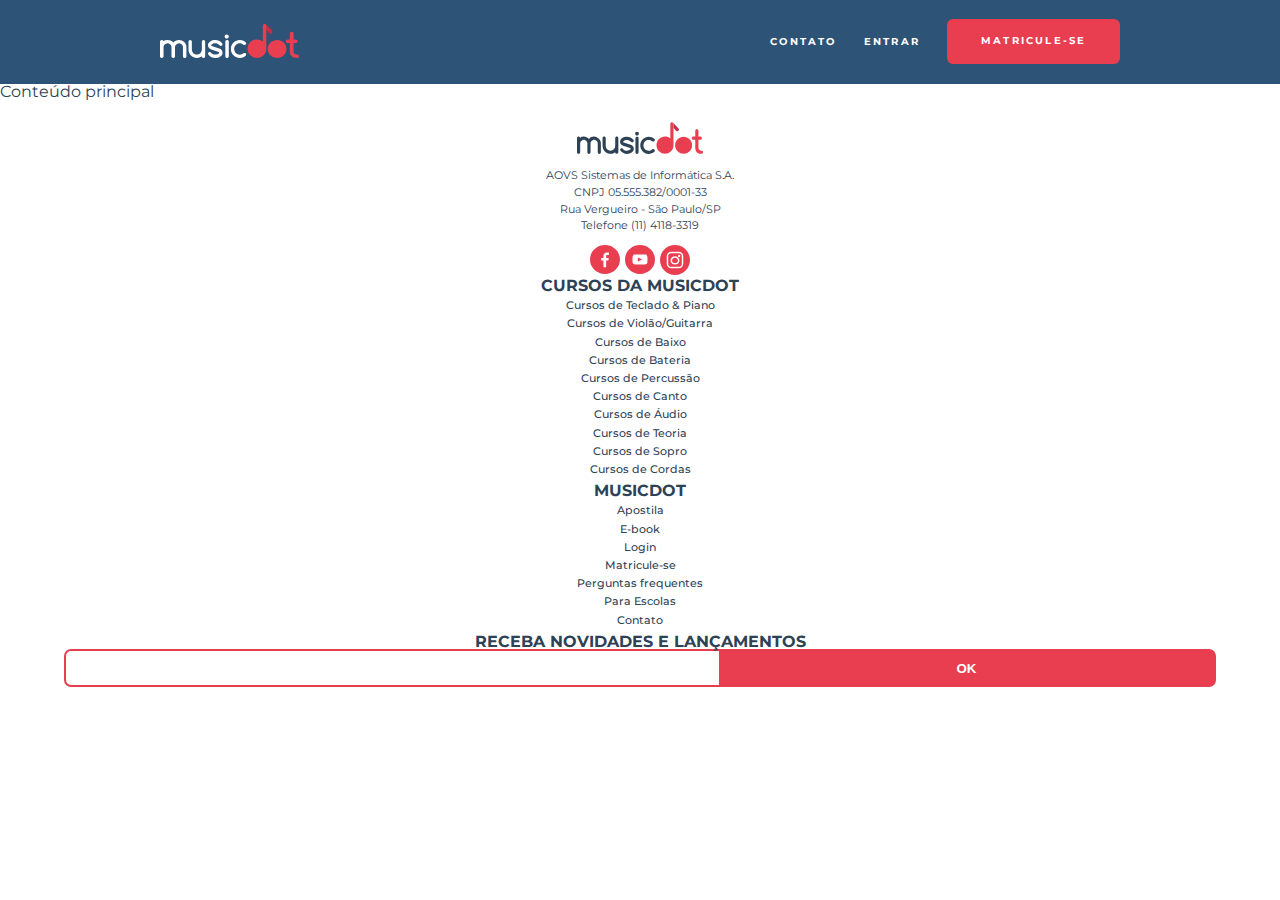
==== projeto-musicdot/html/index.html @ 386b235a "CAP 42" ====
<!DOCTYPE html>
<html lang="pt-BR">
<head>
    <meta charset="UTF-8">
    <meta http-equiv="X-UA-Compatible" content="IE=edge">
    <meta name="viewport" content="width=device-width, initial-scale=1.0">
    <title>MusicDot</title>
    <link rel="icon" href="/img/favicon.ico">
    <link rel="stylesheet" href="https://fonts.googleapis.com/css?family=Montserrat:300,400,500,600,700,&display=block">
    <link rel="stylesheet" href="../css/reset.css">
    <link rel="stylesheet" href="../css/cabecalho.css">
    <link rel="stylesheet" href="../css/rodape.css">
    <link rel="stylesheet" href="../css/form-newsletter.css">
</head>
<body>
    <header class="cabecalho">
        <a href="/html/index.html">
            <img class="cabecalho__logo" src="../img/musicdot-logo-light.svg" title="Ir para a página inicial da Musicdot" alt="Musicdot">
        </a>
              
        <nav>
            <ul class="cabecalho__menu">
                <li class="cabecalho__item-menu"> <a href="../sobre.html#contato"> Contato </a> </li>
                <li class="cabecalho__item-menu"> <a href="#"> Entrar </a> </li>
                <li class="cabecalho__item-menu cabecalho__item-menu--matricular"> <a href="#"> Matricule-se </a> </li>
            </ul>
        </nav>
    </header>
        
    <main>
        Conteúdo principal
    </main>
        
    <footer class="rodape">
        <section class="rodape__secao">
            <img class="rodape__logo" src="../img/logo.svg" alt="Logo da MusicDot">
        
            <p class="rodape__infos-empresa">
                AOVS Sistemas de Informática S.A.
                <br>
                CNPJ 05.555.382/0001-33
                <br>
                Rua Vergueiro - São Paulo/SP
                <br>
                Telefone (11) 4118-3319
            </p>
        
            <ul class="rodape__lista-midias-sociais">
                <li class="rodape__item-midias-sociais">
                    <a href="https://www.facebook.com/musicdotonline">
                        <img src="../img/footer-icone-facebook.svg" alt="MusicDot no Facebook">
                    </a>
                </li>
                <li class="rodape__item-midias-sociais">
                    <a href="https://www.youtube.com/user/musicdotonline">
                        <img src="../img/footer-icone-youtube.svg" alt="MusicDot no YouTube">
                    </a>
                </li>
                <li class="rodape__item-midias-sociais">
                    <a href="https://www.instagram.com/musicdotonline/">
                        <img src="../img/footer-icone-instagram.svg" alt="Instagram">
                    </a>
                </li>
            </ul>
        </section>
        
        <section class="rodape__secao">
            <h2 class="rodape__titulo"> Cursos da MusicDot </h2>
            <nav>
                <ul>
                    <li class="rodape_item-lista"><a href="#">Cursos de Teclado & Piano</a></li>
                    <li class="rodape_item-lista"><a href="#">Cursos de Violão/Guitarra</a></li>
                    <li class="rodape_item-lista"><a href="#">Cursos de Baixo</a></li>
                    <li class="rodape_item-lista"><a href="#">Cursos de Bateria</a></li>
                    <li class="rodape_item-lista"><a href="#">Cursos de Percussão</a></li>
                    <li class="rodape_item-lista"><a href="#">Cursos de Canto</a></li>
                    <li class="rodape_item-lista"><a href="#">Cursos de Áudio</a></li>
                    <li class="rodape_item-lista"><a href="#">Cursos de Teoria</a></li>
                    <li class="rodape_item-lista"><a href="#">Cursos de Sopro</a></li>
                    <li class="rodape_item-lista"><a href="#">Cursos de Cordas</a></li>
                </ul>
            </nav>
        </section>
        
        <section class="rodape__secao">
            <h2 class="rodape__titulo"> MusicDot </h2>
            <nav>
                <ul>
                    <li class="rodape_item-lista"><a href="#">Apostila</a></li>
                    <li class="rodape_item-lista"><a href="#">E-book</a></li>
                    <li class="rodape_item-lista"><a href="#">Login</a></li>
                    <li class="rodape_item-lista"><a href="#">Matricule-se</a></li>
                    <li class="rodape_item-lista"><a href="#">Perguntas frequentes</a></li>
                    <li class="rodape_item-lista"><a href="#">Para Escolas</a></li>
                    <li class="rodape_item-lista"><a href="#">Contato</a></li>
                </ul>
            </nav>
        </section>
        <section class="rodape__secao">
            <h2 class="rodape__titulo">
                Receba novidades e lançamentos
            </h2>
        
            <form action="#" method="get" class="form-newsletter">
                <label for="form-newsletter__label" class="form-newsletter__label">
                    Seu email pessoal
                </label>
                <input id="email-newsletter" name="email-newsletter" type="email" class="form-newsletter__campo">
                <button type="submit" class="form-newsletter__botao">
                    OK
                </button>
            </form>
        </section>
    </footer>
</body>
</html>
---- projeto-musicdot/css/cabecalho.css ----
.cabecalho {
    text-align: center;
    font-size: 0.6rem;
    font-weight: bold;
    text-transform: uppercase;
    letter-spacing: 0.23em;

    color: #fff;
    background-color: #2D5377;
}

.cabecalho__logo {
    padding: 1.5em 0;
    width: 14.5em;
}

.cabecalho__menu {
    background-color: #272B3A87;
    display: flex;
    justify-content: space-evenly;
    flex-wrap: wrap;
}

.cabecalho__item-menu {
    display: inline-block;
}

.cabecalho__item-menu a {
    display: inline-block;
    padding: 1.86em 1.42em;
}
@media (min-width: 640px) {
    .cabecalho {
        padding: 0 5%;
        display: flex;
        justify-content: space-between;
        align-items: center;
    }
    
    .cabecalho__logo {
        padding: 2.5em 0;
    }
    
    .cabecalho__menu {
        background-color: transparent; 
    }
}
@media (min-width: 770px) {
    .cabecalho__item-menu--matricular {
        margin-left: 1.42em;
        border-radius: 6px;
        background-color: #e93d50;
    }
    
    .cabecalho__item-menu--matricular a {
        padding: 1.8em 3.5em;
    }
}
    
@media (min-width: 1066px) {
    .cabecalho {
        padding-left: calc((100% - 960px) / 2);
        padding-right: calc((100% - 960px) / 2);
    }
}
---- projeto-musicdot/css/rodape.css ----
.rodape {
    text-align: center;
    font-size: 0.7rem;
    padding: 2em 5%;
}

.rodape__logo {
    width: 11.25em;
    margin-bottom: 1em;
}

.rodape__lista-midias-sociais {
    display: flex;
    justify-content: center;
}
.rodape__infos-empresa {
    line-height: 1.5;
}

.rodape__secao .rodape__secao {
    margin-top: 2em;
}

.rodape__lista-midias-sociais {
    display: flex;
    justify-content: center;
    margin-top: 1em;
}

.rodape__item-midias-sociais {
    width: 2.62em;
    margin: 0 .25em;
}

.rodape__item-midias-sociais img {
    width: 100%;
}

.rodape__titulo {
    font-size: 1.45em;
    font-weight: bold;
    text-transform: uppercase;
}

.rodape_item-lista {
    font-weight: 500;
    margin: 0.625em 0;
}
---- projeto-musicdot/css/form-newsletter.css ----
.form-newsletter {
    display: flex;
    width: 100%;
    overflow: hidden;
    box-sizing: border-box;

    border-radius: 7px;
    border: 2px solid #e93d50;
    background-color: #e93d50;
}

.form-newsletter__label {
    position: absolute;
    left: -10000px;
    width: 1px;
    height: 1px;
    overflow: hidden;
}

.form-newsletter__campo {
    padding: .6rem .4rem;
    flex-grow: 1;
    border: none;
}

.form-newsletter__botao {
    flex-grow: 1;
    border: none;

    text-transform: uppercase;
    font-weight: 600;

    background-color: #e93d50;
    color: #fff;
}
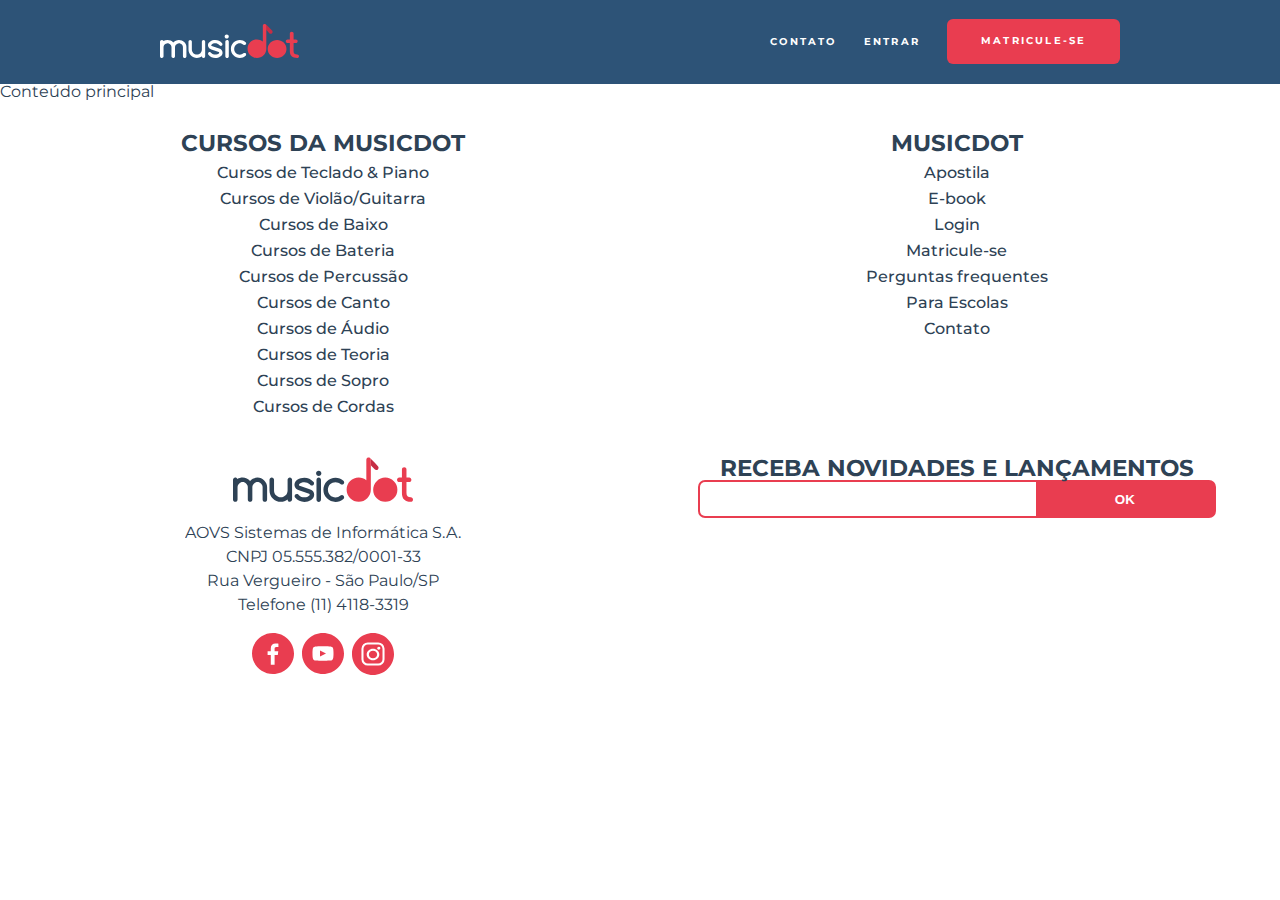
==== commit 357f644b: "CAP 43" ====
--- a/projeto-musicdot/html/index.html
+++ b/projeto-musicdot/html/index.html
@@ -32,7 +32,7 @@
     </main>
         
     <footer class="rodape">
-        <section class="rodape__secao">
+        <section class="rodape__secao rodape__secao--sobre">
             <img class="rodape__logo" src="../img/logo.svg" alt="Logo da MusicDot">
         
             <p class="rodape__infos-empresa">
@@ -64,7 +64,7 @@
             </ul>
         </section>
         
-        <section class="rodape__secao">
+        <section class="rodape__secao rodape__secao--cursos">
             <h2 class="rodape__titulo"> Cursos da MusicDot </h2>
             <nav>
                 <ul>
@@ -82,7 +82,7 @@
             </nav>
         </section>
         
-        <section class="rodape__secao">
+        <section class="rodape__secao rodape__secao--links">
             <h2 class="rodape__titulo"> MusicDot </h2>
             <nav>
                 <ul>
@@ -96,7 +96,7 @@
                 </ul>
             </nav>
         </section>
-        <section class="rodape__secao">
+        <section class="rodape__secao rodape__secao--newsletter">
             <h2 class="rodape__titulo">
                 Receba novidades e lançamentos
             </h2>
--- a/projeto-musicdot/css/rodape.css
+++ b/projeto-musicdot/css/rodape.css
@@ -46,3 +46,45 @@
     font-weight: 500;
     margin: 0.625em 0;
 }
+@media (max-width: 640px) {
+    .rodape__secao .rodape__secao {
+        margin-top: 2em;
+    }
+}
+
+@media(min-width: 640px) {
+    .rodape {
+        display: flex;
+        flex-wrap: wrap;
+        justify-content: space-between;
+
+        font-size: 1rem;
+    }
+
+    .rodape__secao--sobre,
+    .rodape__secao--cursos,
+    .rodape__secao--links,
+    .rodape__secao--newsletter {
+        width: 45%;
+    }
+
+    .rodape__secao--cursos {
+        order: 1;
+        margin: 0;
+    }
+
+    .rodape__secao--links {
+        order: 2;
+        margin: 0;
+    }
+
+    .rodape__secao--sobre {
+        order: 3;
+        margin-top: 2em;
+    }
+
+    .rodape__secao--newsletter {
+        order: 4;
+        margin-top: 2em;
+    }
+}
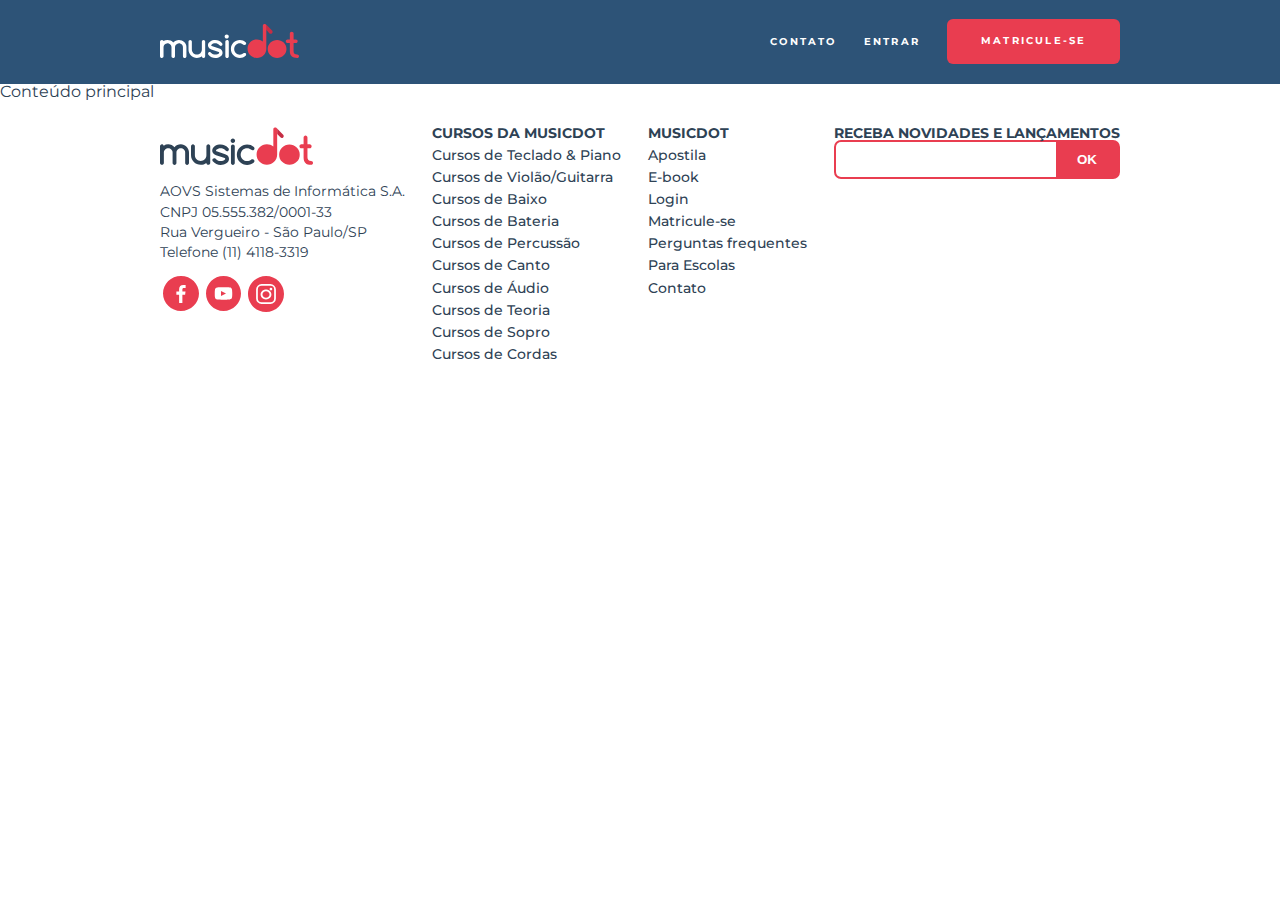
==== commit 7c59222f: "CAP 45" ====
--- a/projeto-musicdot/html/index.html
+++ b/projeto-musicdot/html/index.html
@@ -11,9 +11,10 @@
     <link rel="stylesheet" href="../css/cabecalho.css">
     <link rel="stylesheet" href="../css/rodape.css">
     <link rel="stylesheet" href="../css/form-newsletter.css">
+    <link rel="stylesheet" href="../css/container.css">
 </head>
 <body>
-    <header class="cabecalho">
+    <header class="cabecalho container">
         <a href="/html/index.html">
             <img class="cabecalho__logo" src="../img/musicdot-logo-light.svg" title="Ir para a página inicial da Musicdot" alt="Musicdot">
         </a>
@@ -31,7 +32,7 @@
         Conteúdo principal
     </main>
         
-    <footer class="rodape">
+    <footer class="rodape container">
         <section class="rodape__secao rodape__secao--sobre">
             <img class="rodape__logo" src="../img/logo.svg" alt="Logo da MusicDot">
         
--- a/projeto-musicdot/css/cabecalho.css
+++ b/projeto-musicdot/css/cabecalho.css
@@ -31,7 +31,8 @@
 }
 @media (min-width: 640px) {
     .cabecalho {
-        padding: 0 5%;
+        padding-top: 0;
+        padding-bottom: 0;
         display: flex;
         justify-content: space-between;
         align-items: center;
@@ -56,10 +57,3 @@
         padding: 1.8em 3.5em;
     }
 }
-    
-@media (min-width: 1066px) {
-    .cabecalho {
-        padding-left: calc((100% - 960px) / 2);
-        padding-right: calc((100% - 960px) / 2);
-    }
-}
--- a/projeto-musicdot/css/rodape.css
+++ b/projeto-musicdot/css/rodape.css
@@ -1,7 +1,8 @@
 .rodape {
     text-align: center;
     font-size: 0.7rem;
-    padding: 2em 5%;
+    padding-top: 2em;
+    padding-bottom: 2em;
 }
 
 .rodape__logo {
@@ -13,6 +14,7 @@
     display: flex;
     justify-content: center;
 }
+
 .rodape__infos-empresa {
     line-height: 1.5;
 }
@@ -46,13 +48,14 @@
     font-weight: 500;
     margin: 0.625em 0;
 }
+
 @media (max-width: 640px) {
     .rodape__secao .rodape__secao {
         margin-top: 2em;
     }
 }
 
-@media(min-width: 640px) {
+@media(min-width: 640px) and (max-width: 1200px) {
     .rodape {
         display: flex;
         flex-wrap: wrap;
@@ -88,3 +91,29 @@
         margin-top: 2em;
     }
 }
+
+@media(min-width: 1200px) {
+    .rodape {
+        display: flex;
+        justify-content: space-between;
+        font-size: 0.85rem;
+
+        text-align: left;
+    }
+
+    .rodape__titulo {
+        font-size: 1em;
+    }
+
+    .rodape__lista-midias-sociais {
+        justify-content: left;
+    }
+
+    .rodape__secao {
+        margin-top: 0;
+    }
+
+    .rodape__secao .rodape__secao {
+        margin-left: 2em;
+    }
+}--- a/projeto-musicdot/css/container.css
+++ b/projeto-musicdot/css/container.css
@@ -0,0 +1,18 @@
+.container {
+    padding-left: 5%;
+    padding-right: 5%;
+}
+
+@media (min-width: 1066px) {
+    .container {
+        padding-left: calc((100% - 960px) / 2);
+        padding-right: calc((100% - 960px) / 2);
+    }
+}
+
+@media (min-width: 1440px) {
+    .container {
+        padding-left: calc((100% - 1200px) / 2);
+        padding-right: calc((100% - 1200px) / 2);
+    }
+}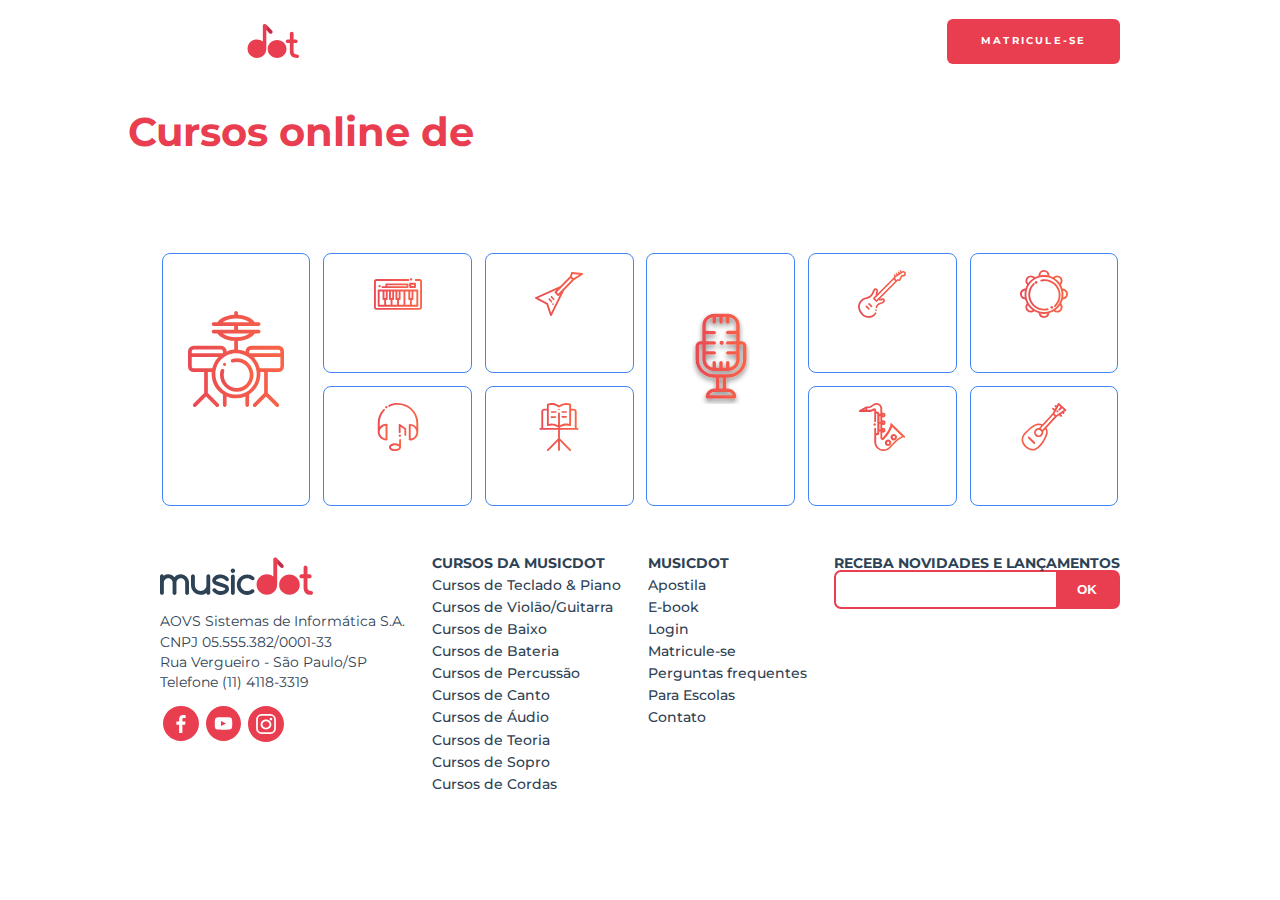
==== commit 0c33e8a7: "CAP 47" ====
--- a/projeto-musicdot/html/index.html
+++ b/projeto-musicdot/html/index.html
@@ -1,5 +1,6 @@
 <!DOCTYPE html>
 <html lang="pt-BR">
+
 <head>
     <meta charset="UTF-8">
     <meta http-equiv="X-UA-Compatible" content="IE=edge">
@@ -12,13 +13,16 @@
     <link rel="stylesheet" href="../css/rodape.css">
     <link rel="stylesheet" href="../css/form-newsletter.css">
     <link rel="stylesheet" href="../css/container.css">
+    <link rel="stylesheet" href="../css/cursos.css">
 </head>
+
 <body>
     <header class="cabecalho container">
         <a href="/html/index.html">
-            <img class="cabecalho__logo" src="../img/musicdot-logo-light.svg" title="Ir para a página inicial da Musicdot" alt="Musicdot">
+            <img class="cabecalho__logo" src="../img/musicdot-logo-light.svg"
+                title="Ir para a página inicial da Musicdot" alt="Musicdot">
         </a>
-              
+
         <nav>
             <ul class="cabecalho__menu">
                 <li class="cabecalho__item-menu"> <a href="../sobre.html#contato"> Contato </a> </li>
@@ -27,15 +31,56 @@
             </ul>
         </nav>
     </header>
-        
+
     <main>
-        Conteúdo principal
+        <section class="cursos">
+            <article class="cursos__chamada --largura-grande">
+                <h1 class="chamada__titulo">Cursos online de <strong class="chamada__titulo--destaque">música</strong>
+                </h1>
+                <p>Comece agora e aprenda sua primeira música em 10 minutos!</p>
+                <a href="cursos.html" class="chamada__cursos__matricula botao">Matricule-se</a>
+            </article>
+            <nav>
+                <ul class="cursos__lista">
+                    <li class="curso--tecladopiano">
+                        <a href="#">Teclado & Piano</a>
+                    </li>
+                    <li class="curso--violaoguitarra">
+                        <a href="#">Violão & Guitarra</a>
+                    </li>
+                    <li class="curso--baixo">
+                        <a href="#">Baixo</a>
+                    </li>
+                    <li class="curso--bateria curso--destaque">
+                        <a href="#">Bateria</a>
+                    </li>
+                    <li class="curso--percussao">
+                        <a href="#">Percussão</a>
+                    </li>
+                    <li class="curso--canto curso--destaque2">
+                        <a href="#">Canto</a>
+                    </li>
+                    <li class="curso--audio">
+                        <a href="#">Áudio</a>
+                    </li>
+                    <li class="curso--teoria">
+                        <a href="#">Teoria</a>
+                    </li>
+                    <li class="curso--sopro">
+                        <a href="#">Sopro</a>
+                    </li>
+                    <li class="curso--cordas">
+                        <a href="#">Cordas</a>
+                    </li>
+                </ul>
+            </nav>
+        </section>
     </main>
-        
+
     <footer class="rodape container">
         <section class="rodape__secao rodape__secao--sobre">
             <img class="rodape__logo" src="../img/logo.svg" alt="Logo da MusicDot">
-        
+
             <p class="rodape__infos-empresa">
                 AOVS Sistemas de Informática S.A.
                 <br>
@@ -45,7 +90,7 @@
                 <br>
                 Telefone (11) 4118-3319
             </p>
-        
+
             <ul class="rodape__lista-midias-sociais">
                 <li class="rodape__item-midias-sociais">
                     <a href="https://www.facebook.com/musicdotonline">
@@ -64,7 +109,7 @@
                 </li>
             </ul>
         </section>
-        
+
         <section class="rodape__secao rodape__secao--cursos">
             <h2 class="rodape__titulo"> Cursos da MusicDot </h2>
             <nav>
@@ -82,7 +127,7 @@
                 </ul>
             </nav>
         </section>
-        
+
         <section class="rodape__secao rodape__secao--links">
             <h2 class="rodape__titulo"> MusicDot </h2>
             <nav>
@@ -101,7 +146,7 @@
             <h2 class="rodape__titulo">
                 Receba novidades e lançamentos
             </h2>
-        
+
             <form action="#" method="get" class="form-newsletter">
                 <label for="form-newsletter__label" class="form-newsletter__label">
                     Seu email pessoal
@@ -114,4 +159,5 @@
         </section>
     </footer>
 </body>
-</html>
+
+</html>--- a/projeto-musicdot/css/cabecalho.css
+++ b/projeto-musicdot/css/cabecalho.css
@@ -1,12 +1,15 @@
 .cabecalho {
+    position: absolute;
+    top: 0;
+    width: 100%;
+    box-sizing: border-box;
     text-align: center;
     font-size: 0.6rem;
     font-weight: bold;
     text-transform: uppercase;
     letter-spacing: 0.23em;
+    color: #fff;
 
-    color: #fff;
-    background-color: #2D5377;
 }
 
 .cabecalho__logo {
@@ -29,6 +32,7 @@
     display: inline-block;
     padding: 1.86em 1.42em;
 }
+
 @media (min-width: 640px) {
     .cabecalho {
         padding-top: 0;
@@ -37,23 +41,24 @@
         justify-content: space-between;
         align-items: center;
     }
-    
+
     .cabecalho__logo {
         padding: 2.5em 0;
     }
-    
+
     .cabecalho__menu {
-        background-color: transparent; 
+        background-color: transparent;
     }
 }
+
 @media (min-width: 770px) {
     .cabecalho__item-menu--matricular {
         margin-left: 1.42em;
         border-radius: 6px;
         background-color: #e93d50;
     }
-    
+
     .cabecalho__item-menu--matricular a {
         padding: 1.8em 3.5em;
     }
-}
+}--- a/projeto-musicdot/css/cursos.css
+++ b/projeto-musicdot/css/cursos.css
@@ -0,0 +1,257 @@
+.--largura-maxima {
+    width: 100%;
+}
+
+.--largura-grande {
+    width: 80%;
+}
+
+.botao {
+    font-size: .8rem;
+    font-weight: 500;
+    letter-spacing: 2.9px;
+    text-transform: uppercase;
+    padding: 1rem 40px;
+    margin-top: .5rem;
+    margin-bottom: .5rem;
+    border-radius: 6px;
+    transition: .25s;
+}
+
+.botao:hover {
+    transform: translate(0, .22rem);
+    transition: .25s;
+}
+
+.cursos {
+    color: #fff;
+    text-align: center;
+    background-image: url(../img/home-background-mobile.png);
+    background-size: cover;
+    padding-top: 9.5rem;
+    display: flex;
+    flex-direction: column;
+    align-items: center;
+}
+
+.cursos__chamada {
+    display: flex;
+    flex-direction: column;
+    align-items: center;
+}
+
+.chamada__titulo {
+    color: #e93d50;
+    font-weight: 700;
+    font-size: 1.2rem;
+    margin-bottom: .3rem;
+}
+
+.chamada__titulo--destaque {
+    color: #fff;
+}
+
+.chamada p {
+    font-weight: 500;
+    line-height: 1.3;
+    margin: 1rem 0;
+}
+
+.chamada__cursos__matricula {
+    color: #fff;
+    background-color: #e93d50;
+}
+
+.cursos__lista {
+    font-size: .7rem;
+    font-weight: 600;
+    margin-top: 1rem;
+    margin-bottom: 1rem;
+    display: grid;
+    grid-template-columns: 7rem 7rem;
+    grid-template-rows: repeat(5, 4.5rem);
+    grid-gap: .5rem;
+    text-align: center;
+}
+
+.cursos__lista li {
+    border: 1px solid #4286f4;
+    border-radius: 8px;
+    box-sizing: border-box;
+    display: flex;
+    justify-content: space-around;
+    align-items: center;
+    background-repeat: no-repeat;
+    background-size: 2rem 2rem;
+    background-position: top .6rem center;
+    padding-top: 2.5rem;
+    transition: .25s;
+}
+
+.cursos__lista li:hover {
+    transform: translate(0, .22rem);
+    background-color: rgba(66, 134, 244, 0.337);
+    transition: .25s;
+}
+
+.curso--tecladopiano {
+    background-image: url("../img/icone-teclado-piano.svg");
+}
+
+.curso--violaoguitarra {
+    background-image: url("../img/icones-violao-guitarra.svg");
+}
+
+.curso--baixo {
+    background-image: url("../img/icones-baixo.svg");
+}
+
+.curso--bateria {
+    background-image: url("../img/icones-bateria.svg");
+}
+
+.curso--percussao {
+    background-image: url("../img/icones-percussao.svg");
+}
+
+.curso--canto {
+    background-image: url("../img/icones-canto.svg");
+}
+
+.curso--audio {
+    background-image: url("../img/icones-audio.svg");
+}
+
+.curso--teoria {
+    background-image: url("../img/icones-teoria.svg");
+}
+
+.curso--sopro {
+    background-image: url("../img/icones-sopro.svg");
+}
+
+.curso--cordas {
+    background-image: url("../img/icone-cordas.svg");
+}
+
+.cursos__lista img {
+    width: 2rem;
+    height: 2rem;
+    margin-bottom: 5px;
+}
+
+@media(min-width:768px) {
+    .cursos {
+        padding: 6rem 5% 0;
+        background-image: url(../img/home-background.png);
+    }
+
+    .cursos__chamada {
+        width: 300px;
+        align-items: flex-start;
+        align-self: flex-start;
+        text-align: left;
+    }
+
+    .chamada__titulo {
+        font-size: 2rem;
+    }
+
+    .chamada__cursos__matricula {
+        display: none;
+    }
+
+    .cursos__lista {
+        grid-template-columns: repeat(5, 7rem);
+        grid-template-rows: 5.5rem 5.5rem 5.5rem;
+        gap: .8rem;
+    }
+
+    .cursos__lista li {
+        background-repeat: no-repeat;
+        background-size: 2rem 2rem;
+        background-position: top 1rem center;
+        padding-top: 2.5rem;
+    }
+
+    .cursos__lista .curso--destaque {
+        order: -1;
+        grid-area: 1/1/span 3/3;
+        padding-top: 5.5rem;
+        background-size: 6rem 6rem;
+        background-position: top 3.6rem center;
+    }
+}
+
+@media(min-width:1200px) {
+    .cursos {
+        padding: 7rem 10% 0;
+    }
+
+    .cursos__chamada {
+        width: 450px;
+    }
+
+    .chamada__titulo {
+        font-size: 2.5rem;
+    }
+
+    .cursos__lista {
+        grid-template-columns: repeat(6, 9.3rem);
+        grid-template-rows: 7.5rem 7.5rem;
+        margin-top: 1.5rem;
+        margin-bottom: 1.5rem;
+    }
+
+    .cursos__lista li {
+        background-repeat: no-repeat;
+        background-size: 3rem 3rem;
+        background-position: top 1rem center;
+        padding-top: 2.5rem;
+    }
+
+    .cursos__lista .curso--destaque {
+        order: -1;
+        grid-area: 1/1/span 2/2;
+        padding-top: 6rem;
+        background-size: 6rem 6rem;
+        background-position: top 3.6rem center;
+    }
+
+    .cursos__lista .curso--destaque2 {
+        order: -1;
+        grid-area: 1/4/span 2/5;
+        padding-top: 6rem;
+        background-size: 6rem 6rem;
+        background-position: top 3.6rem center;
+    }
+
+    .cursos__lista p {
+        font-size: .9rem;
+    }
+
+
+    .curso--destaque2 .imagem-destaque2 {
+        width: 6rem;
+        height: 6rem;
+        margin-bottom: .8rem;
+    }
+}
+
+@media(min-width:1440px) {
+    .cursos__lista {
+        grid-template-columns: repeat(6, 11rem);
+    }
+}
+
+@media(min-width:1600px) {
+    .cursos__lista {
+        grid-template-columns: repeat(6, 13rem);
+    }
+
+    .cursos__lista img {
+        width: 3rem;
+        height: 3rem;
+        margin-bottom: 10px;
+    }
+}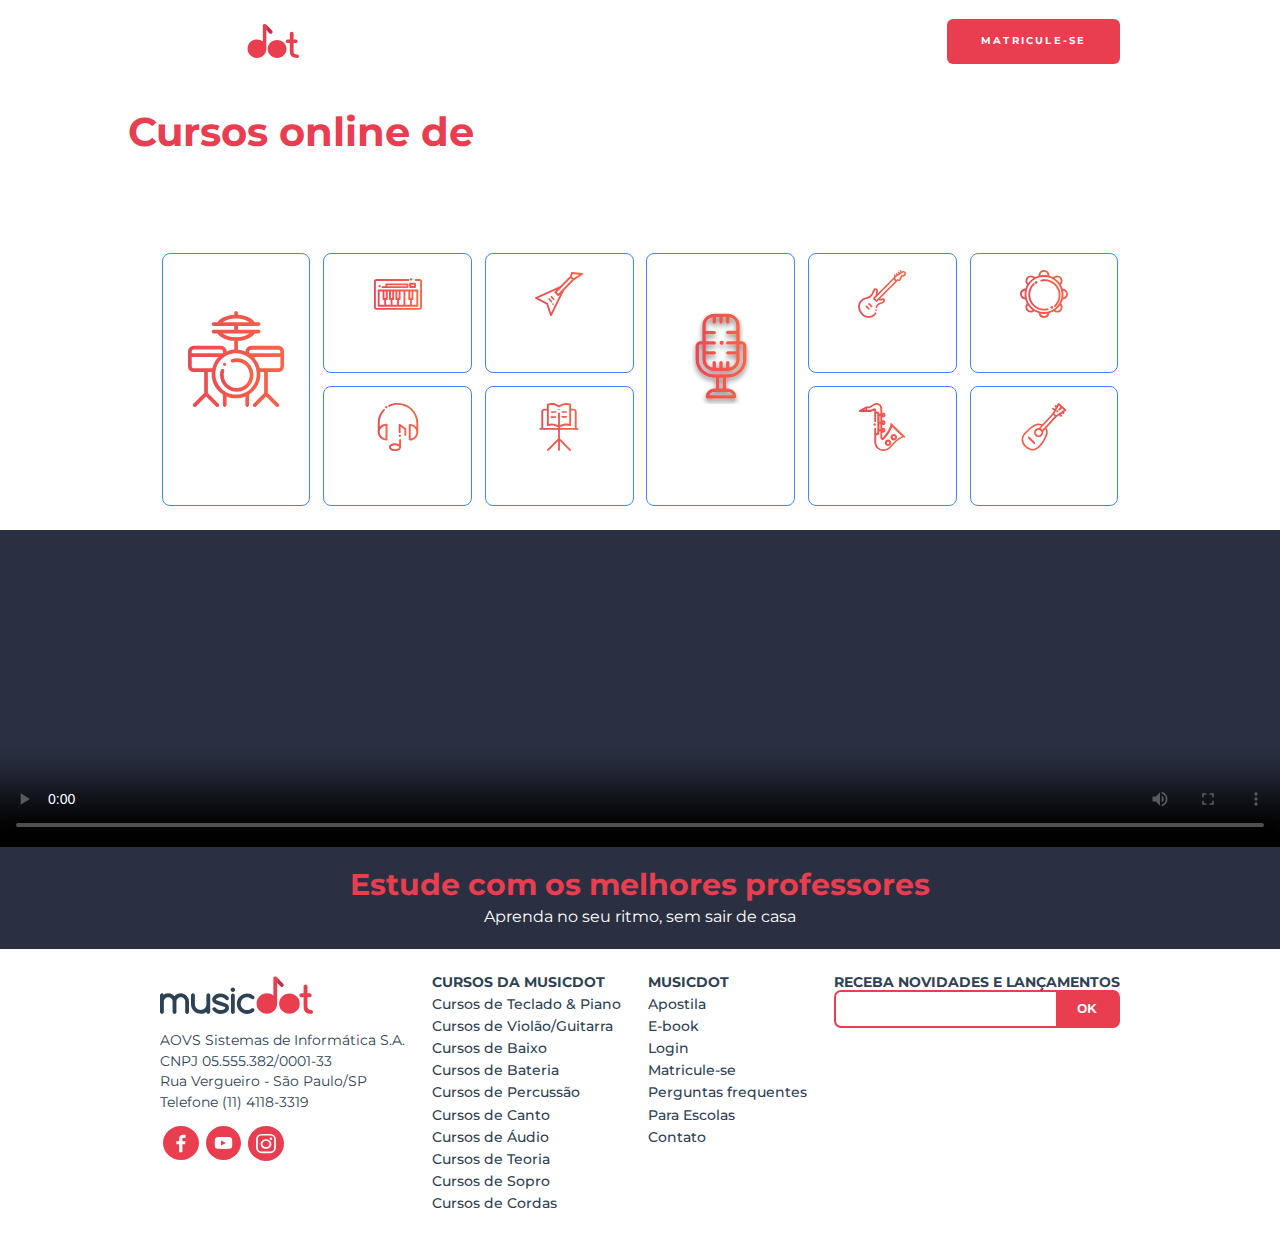
==== commit 4b940ace: "CAP 48" ====
--- a/projeto-musicdot/html/index.html
+++ b/projeto-musicdot/html/index.html
@@ -14,6 +14,7 @@
     <link rel="stylesheet" href="../css/form-newsletter.css">
     <link rel="stylesheet" href="../css/container.css">
     <link rel="stylesheet" href="../css/cursos.css">
+    <link rel="stylesheet" href="../css/video.css">
 </head>
 
 <body>
@@ -74,6 +75,16 @@
                     </li>
                 </ul>
             </nav>
+        </section>
+        <section class="video">
+            <video controls class="video--mobile" src="video/video-promocional.mp4"
+                poster="img/video-principal-mobile.png"></video>
+            <video controls class="video--desktop" src="video/video-promocional.mp4"
+                poster="img/video-principal.png"></video>
+            <article class="video__textos">
+                <h2 class="textos__titulo">Estude com os melhores professores</h2>
+                <p>Aprenda no seu ritmo, sem sair de casa</p>
+            </article>
         </section>
     </main>
 
--- a/projeto-musicdot/css/video.css
+++ b/projeto-musicdot/css/video.css
@@ -0,0 +1,78 @@
+.video {
+    display: flex;
+    flex-direction: column;
+    align-items: center;
+    text-align: center;
+    color: #fff;
+    background-color: #2a3042;
+}
+
+.video--mobile {
+    width: 100%;
+    height: 8.9rem;
+}
+
+.video--desktop {
+    display: none;
+}
+
+.video__textos {
+    margin-top: 1rem;
+    margin-bottom: 1rem;
+    position: relative;
+    padding: 0 10%;
+    box-sizing: border-box;
+}
+
+.textos__titulo {
+    font-weight: 700;
+    font-size: 1.2rem;
+    margin-bottom: .3rem;
+    margin-bottom: .5rem;
+}
+
+.textos__titulo::first-line {
+    color: #e93d50;
+}
+
+@media(min-width:768px) {
+    .video--mobile {
+        display: none;
+    }
+
+    .video--desktop {
+        display: block;
+        width: 100%;
+        height: 12.8rem;
+    }
+
+    .textos__titulo {
+        font-size: 1.5rem;
+    }
+}
+
+@media(min-width:1200px) {
+    .video--desktop {
+        height: 19.8rem;
+    }
+
+    .video__textos {
+        margin-top: 1.5rem;
+        margin-bottom: 1.5rem;
+    }
+
+    .video__textos::before {
+        width: 5rem;
+        height: 5rem;
+    }
+
+    .textos__titulo {
+        font-size: 1.9rem;
+    }
+}
+
+@media(min-width:1600px) {
+    .video--desktop {
+        height: 26.8rem;
+    }
+}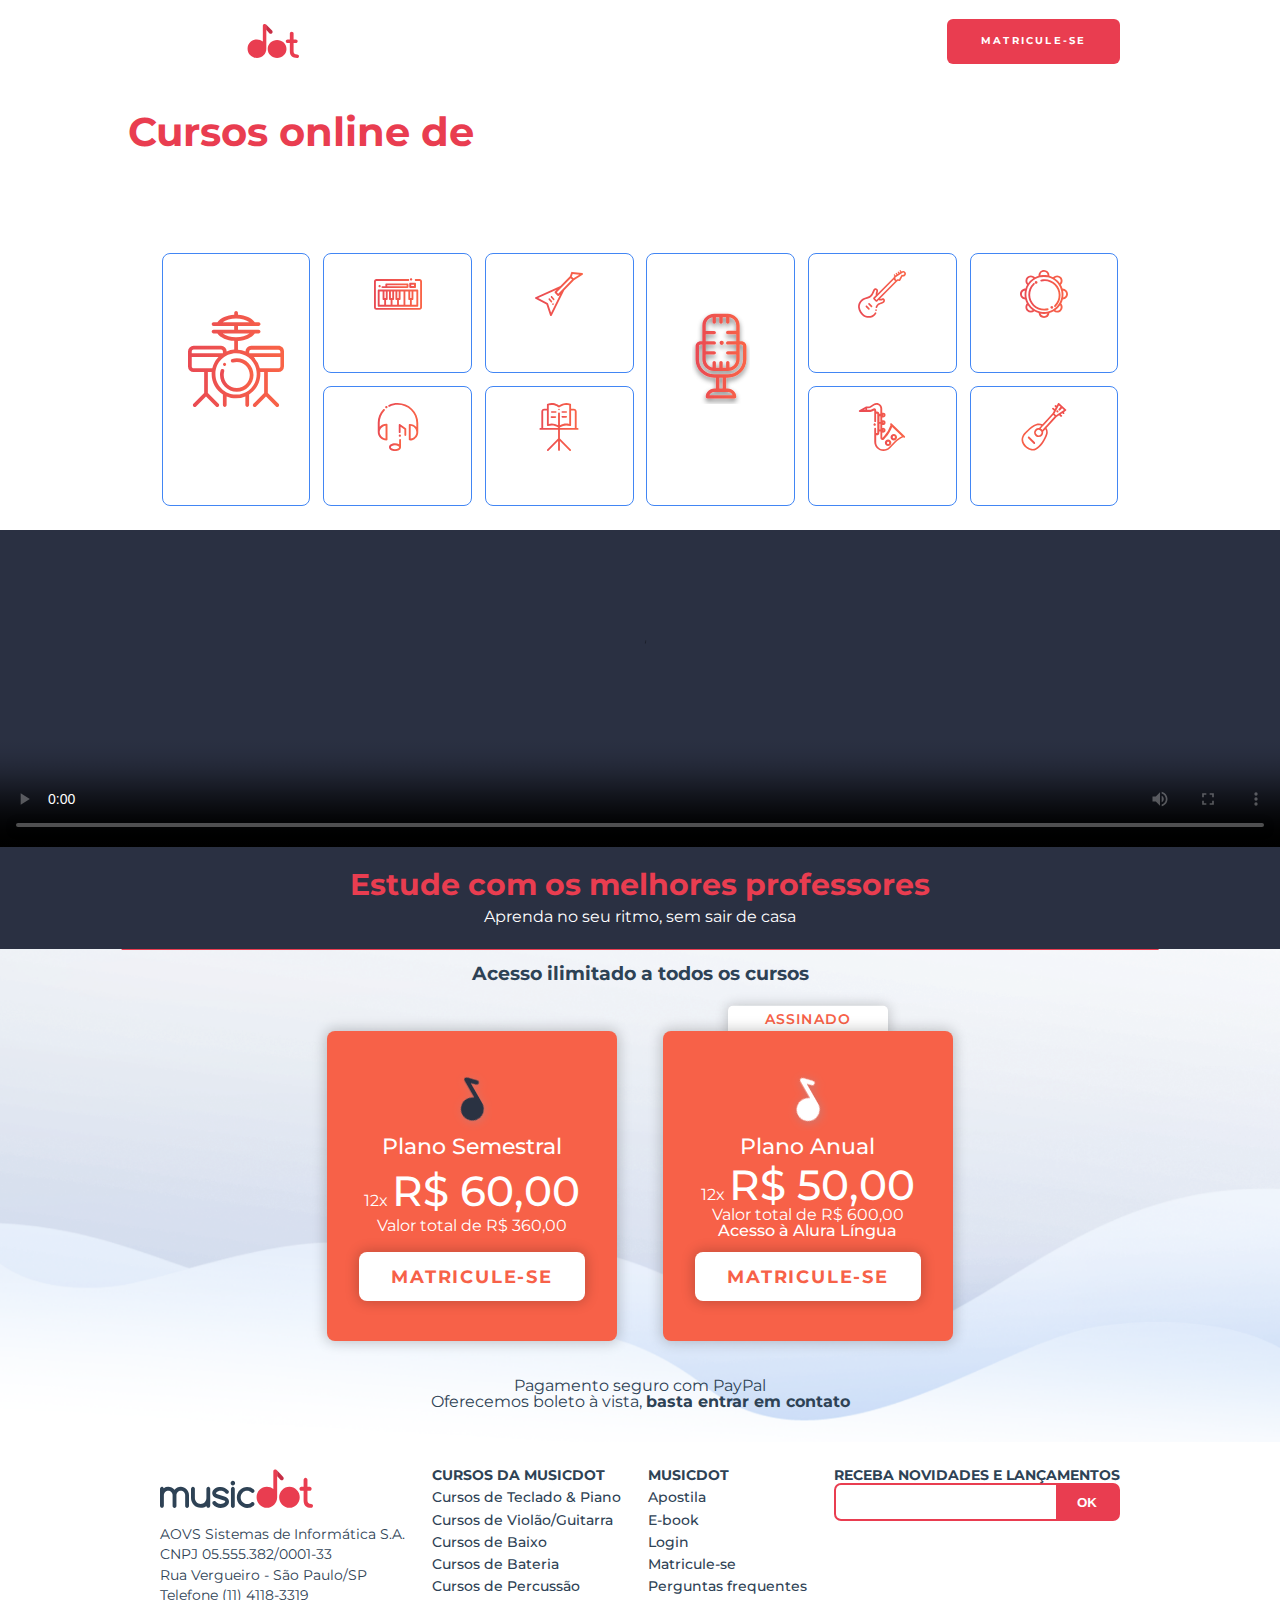
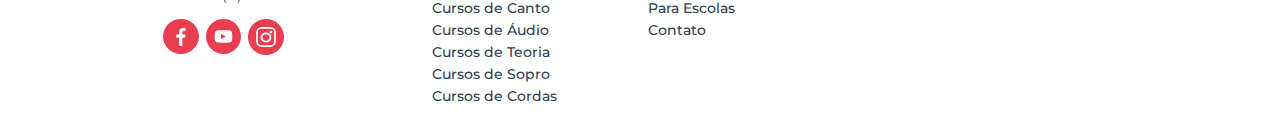
==== commit b701c7c6: "CAP 49" ====
--- a/projeto-musicdot/html/index.html
+++ b/projeto-musicdot/html/index.html
@@ -15,6 +15,7 @@
     <link rel="stylesheet" href="../css/container.css">
     <link rel="stylesheet" href="../css/cursos.css">
     <link rel="stylesheet" href="../css/video.css">
+    <link rel="stylesheet" href="../css/planos.css">
 </head>
 
 <body>
@@ -84,6 +85,29 @@
             <article class="video__textos">
                 <h2 class="textos__titulo">Estude com os melhores professores</h2>
                 <p>Aprenda no seu ritmo, sem sair de casa</p>
+            </article>
+        </section>
+        <section class="planos">
+            <h2 class="planos__titulo">Acesso ilimitado a todos os cursos</h2>
+            <article class="cards__planoanual">
+                <span class="plano--destaque"> Assinado</span>
+                <div class="planos__card card--anual">
+                    <h3 class="plano__titulo">Plano Anual</h3>
+                    <p>12x <span class="valor--destaque">R$ 50,00</span></p>
+                    <p>Valor total de R$ 600,00</p>
+                    <span>Acesso à Alura Língua</span>
+                    <a href="cursos.html" class="cards__botao botao">Matricule-se</a>
+                </div>
+            </article>
+            <article class="planos__card card--semestral">
+                <h3 class="plano__titulo">Plano Semestral</h3>
+                <p>12x <span class="valor--destaque">R$ 60,00</span></p>
+                <p>Valor total de R$ 360,00</p>
+                <a href="cursos.html" class="cards__botao botao">Matricule-se</a>
+            </article>
+            <article class="planos__pagamentos">
+                <p>Pagamento seguro com PayPal</p>
+                <p>Oferecemos boleto à vista, <a href="#">basta entrar em contato</a></p>
             </article>
         </section>
     </main>
@@ -170,5 +194,4 @@
         </section>
     </footer>
 </body>
-
-</html>+</html>
--- a/projeto-musicdot/css/cursos.css
+++ b/projeto-musicdot/css/cursos.css
@@ -254,4 +254,4 @@
         height: 3rem;
         margin-bottom: 10px;
     }
-}+}
--- a/projeto-musicdot/css/video.css
+++ b/projeto-musicdot/css/video.css
@@ -75,4 +75,4 @@
     .video--desktop {
         height: 26.8rem;
     }
-}+}
--- a/projeto-musicdot/css/planos.css
+++ b/projeto-musicdot/css/planos.css
@@ -0,0 +1,210 @@
+.planos {
+    background-image: url(../img/planos-background-mobile.png);
+    background-size: cover;
+    background-repeat: no-repeat;
+    text-align: center;
+    padding-top: 15px;
+    padding-bottom: 1.8rem;
+    display: grid;
+    justify-items: center;
+    position: relative;
+}
+
+.planos::before {
+    content: "";
+    width: 81%;
+    height: .1rem;
+    background-color: #e93d50;
+    position: absolute;
+    top: 0;
+    left: 50%;
+    transform: translate(-50%, 0);
+}
+
+.planos__titulo {
+    font-size: .85rem;
+    font-weight: 700;
+    margin-bottom: 2rem;
+}
+
+.planos__card {
+    background-color: #f76148;
+    border-radius: 8px;
+    margin-bottom: 1.3rem;
+    color: #fff;
+    padding: 4rem 1rem 1rem;
+    display: flex;
+    flex-direction: column;
+    align-items: center;
+    box-shadow: 0 0 .8rem .1rem rgba(0, 0, 0, .2);
+    background-repeat: no-repeat;
+    background-size: 1.7rem;
+    background-position: top 1.5rem center;
+}
+
+.card--anual {
+    background-image: url(../img/simbolo-musidot-branco.svg);
+}
+
+.card--semestral {
+    background-image: url(../img/simbolo-musidot-dark.svg);
+}
+
+.plano__titulo {
+    margin: 8px 0;
+}
+
+.planos__card p p {
+    font-weight: 300;
+    margin-top: .2rem;
+    letter-spacing: 1.5px;
+}
+
+.plano__titulo,
+.plano__titulo p {
+    font-size: 1rem;
+    font-weight: 500;
+}
+
+.valor--destaque {
+    font-size: 2rem;
+    font-weight: 700;
+}
+
+.planos__card span {
+    font-weight: 500;
+}
+
+.cards__botao {
+    color: #f76148;
+    text-transform: uppercase;
+    letter-spacing: 1.8px;
+    font-weight: 600;
+    border-radius: 8px;
+    margin-top: .8rem;
+    padding: 1rem 2rem;
+    background-color: #fff;
+    box-shadow: 0 0 .8rem .1rem rgba(0, 0, 0, .2);
+}
+
+.card--anual {
+    position: relative;
+    z-index: 2;
+}
+
+.plano--destaque {
+    color: #f76148;
+    font-weight: 600;
+    text-transform: uppercase;
+    letter-spacing: 1.1px;
+    width: 8rem;
+    padding: .4rem 0 .8rem;
+    border-radius: 5px;
+    box-shadow: 0 0 .8rem .05rem rgba(0, 0, 0, .2);
+    background-color: #fff;
+    position: absolute;
+    transform: translate(-50%, -65%);
+    z-index: 1;
+}
+
+.card--anual p p,
+.card--semestral p p {
+    margin-bottom: 1rem;
+}
+
+.planos>p {
+    width: 250px;
+    font-size: .6rem;
+    font-weight: 600;
+    line-height: 18px;
+}
+
+.planos a {
+    font-weight: 700;
+}
+
+
+@media(min-width:768px) {
+    .planos {
+        grid-template-columns: 20rem 20rem;
+        grid-template-areas:
+            "header header"
+            "card1 card2"
+            "footer footer";
+        gap: 1rem;
+        justify-content: center;
+        padding-bottom: 2rem;
+        background-image: url(../img/planos-background.png);
+        background-size: cover;
+    }
+
+    .planos__titulo {
+        grid-area: header;
+    }
+
+    .cards__planoanual {
+        grid-area: card2;
+    }
+
+    .card--semestral {
+        grid-area: card1;
+    }
+
+    .planos__pagamentos {
+        grid-column-end: span 2;
+    }
+
+    .planos--maisassinado {
+        font-size: .8rem;
+    }
+
+    .planos__card {
+        padding: 6rem 2rem 2rem;
+        justify-content: space-between;
+        background-size: 2.5rem;
+        background-position: top 2.5rem center;
+    }
+
+    .planos__card img {
+        width: 2.5rem;
+    }
+
+    .plano__titulo,
+    .plano__titulo p {
+        font-size: 1.4rem;
+        font-weight: 500;
+    }
+
+    .valor--destaque {
+        font-size: 2.6rem;
+        font-weight: 700;
+    }
+
+    .plano--destaque {
+        font-size: .6rem;
+    }
+
+    .cards__botao {
+        font-size: 1.1rem;
+        transition: .25s;
+    }
+
+    .planos>p {
+        font-size: .9rem;
+        font-weight: 600;
+        line-height: 18px;
+    }
+}
+
+@media(min-width:1200px) {
+    .planos__titulo {
+        font-size: 1.2rem;
+    }
+
+    .plano--destaque {
+        font-size: .9rem;
+        width: 10rem;
+        transform: translate(-50%, -75%);
+    }
+
+}